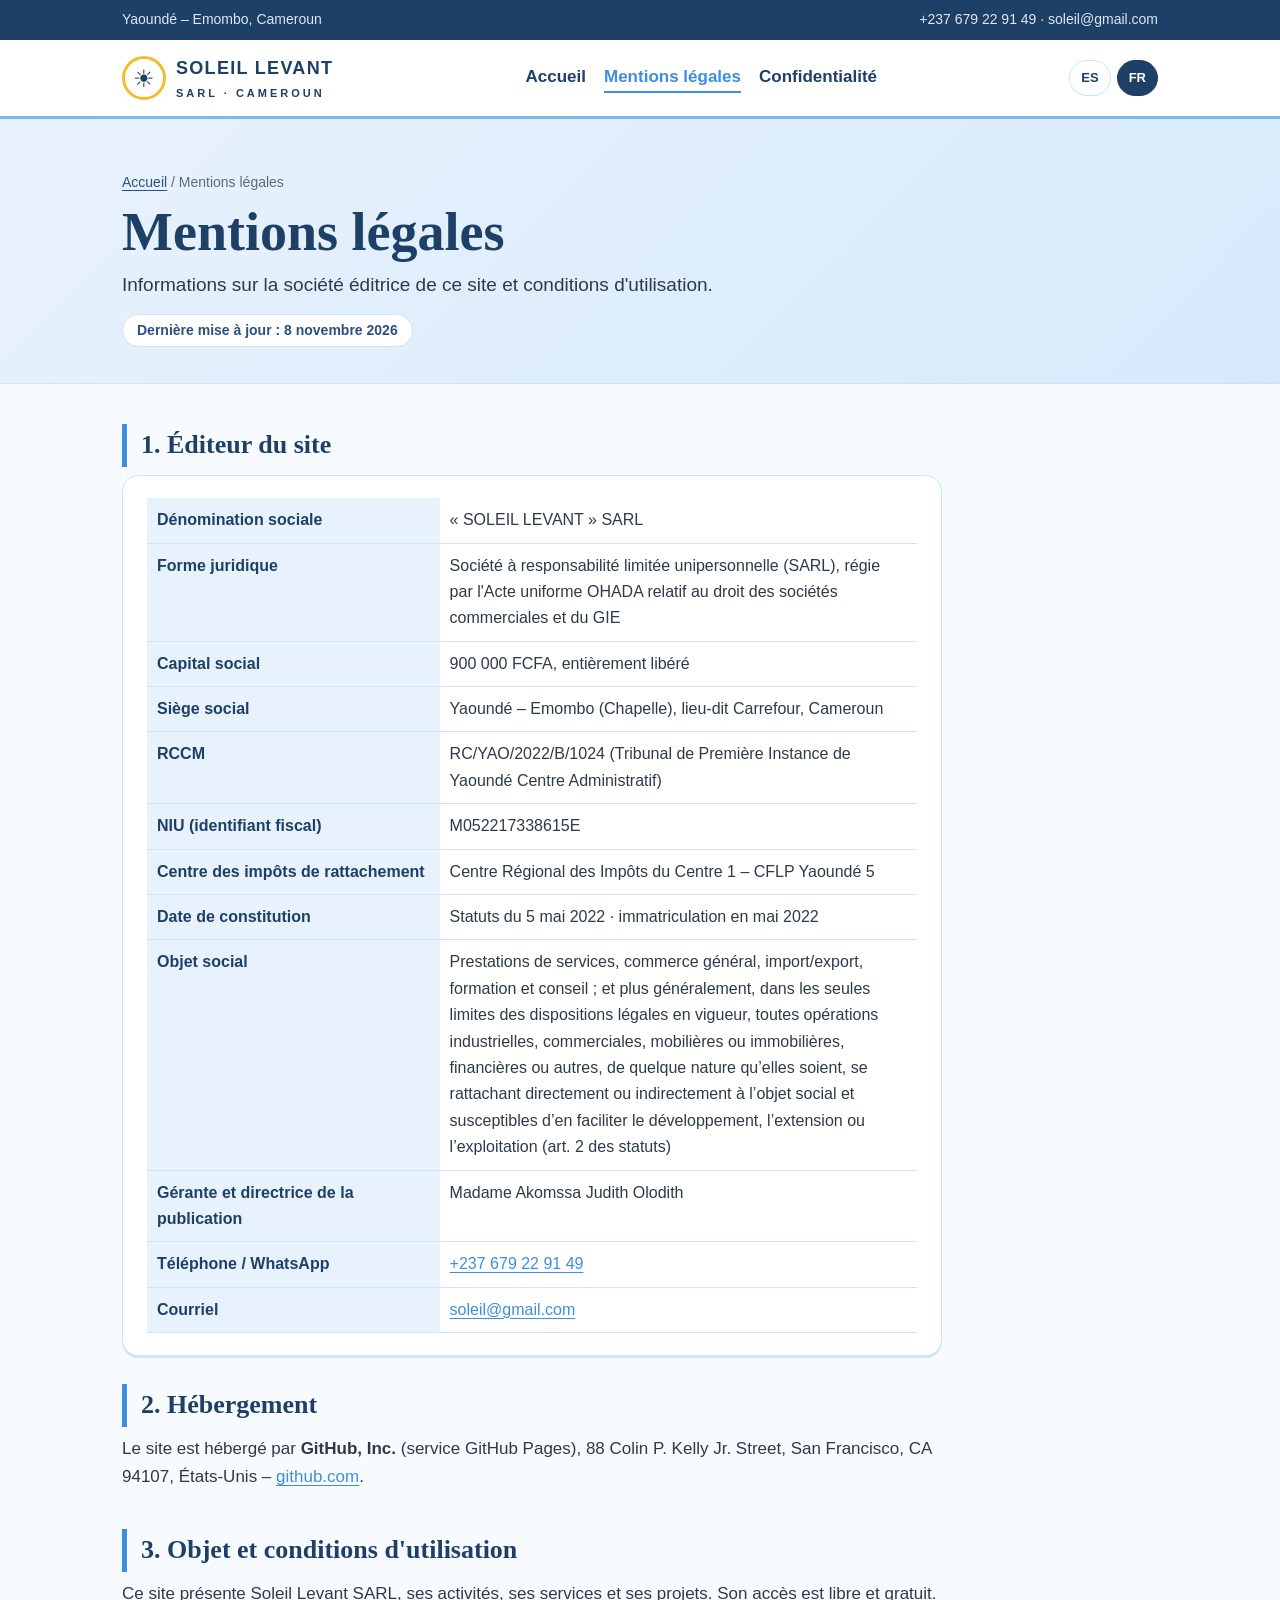
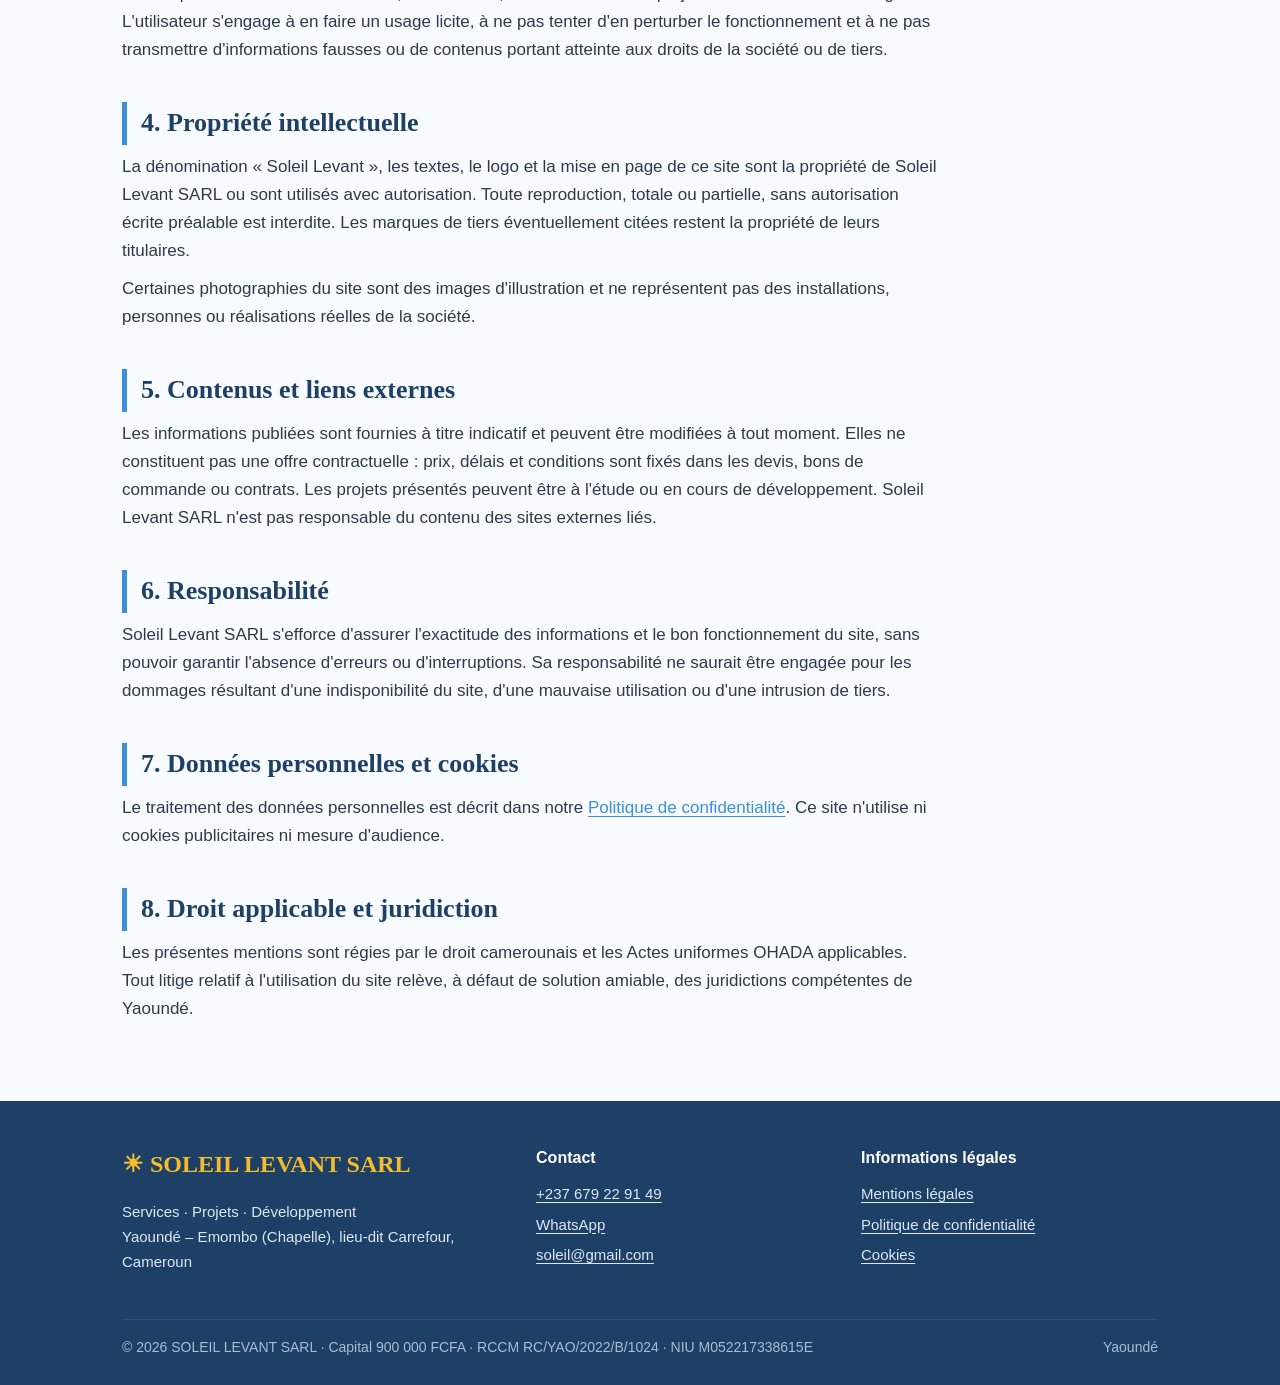
==== avis-legal.html @ 581990ed "Add files via upload" ====
<!doctype html>
<html lang="fr">
<head>
<meta charset="utf-8">
<meta name="viewport" content="width=device-width, initial-scale=1">
<meta name="referrer" content="strict-origin-when-cross-origin">
<meta name="theme-color" content="#1E3F66">
<title>Mentions légales – Soleil Levant SARL</title>
<meta name="description" content="Informations sur la société éditrice de ce site et conditions d'utilisation.">
<link rel="alternate" hreflang="fr" href="avis-legal.html"><link rel="alternate" hreflang="es" href="aviso-legal.html">
<link rel="stylesheet" href="assets/css/legal.css">
</head>
<body>
<a class="skip" href="#contenu">Aller au contenu</a>
<div class="topbar"><div class="wrap"><span>Yaoundé – Emombo, Cameroun</span><span><a href="tel:+237679229149">+237 679 22 91 49</a> · <a href="mailto:soleil@gmail.com">soleil@gmail.com</a></span></div></div>
<header class="header"><div class="wrap">
  <a class="brand" href="index.html?lang=fr"><span class="brand__sun" aria-hidden="true">☀</span><span><strong>SOLEIL LEVANT</strong><small>SARL · CAMEROUN</small></span></a>
  <nav class="nav" aria-label="Menu">
    <a href="index.html?lang=fr">Accueil</a>
    <a href="avis-legal.html" aria-current="page">Mentions légales</a>
    <a href="politique-confidentialite.html">Confidentialité</a>
  </nav>
  <nav class="langs" aria-label="Idioma / Langue"><a href="aviso-legal.html" lang="es" hreflang="es">ES</a><a href="avis-legal.html" lang="fr" hreflang="fr" aria-current="true">FR</a></nav>
</div></header>
<main id="contenu">
<section class="page-hero"><div class="wrap">
  <nav class="crumbs" aria-label="Fil d'Ariane"><a href="index.html?lang=fr">Accueil</a> / <span>Mentions légales</span></nav>
  <h1>Mentions légales</h1>
  <p>Informations sur la société éditrice de ce site et conditions d'utilisation.</p>
  <span class="updated">Dernière mise à jour : 8 novembre 2026</span>
</div></section>
<div class="wrap"><div class="prose">
<section id="s1"><h2>1. Éditeur du site</h2><div class="card"><table class="idtable"><tr><th scope="row">Dénomination sociale</th><td>« SOLEIL LEVANT » SARL</td></tr><tr><th scope="row">Forme juridique</th><td>Société à responsabilité limitée unipersonnelle (SARL), régie par l'Acte uniforme OHADA relatif au droit des sociétés commerciales et du GIE</td></tr><tr><th scope="row">Capital social</th><td>900 000 FCFA, entièrement libéré</td></tr><tr><th scope="row">Siège social</th><td>Yaoundé – Emombo (Chapelle), lieu-dit Carrefour, Cameroun</td></tr><tr><th scope="row">RCCM</th><td>RC/YAO/2022/B/1024 (Tribunal de Première Instance de Yaoundé Centre Administratif)</td></tr><tr><th scope="row">NIU (identifiant fiscal)</th><td>M052217338615E</td></tr><tr><th scope="row">Centre des impôts de rattachement</th><td>Centre Régional des Impôts du Centre 1 – CFLP Yaoundé 5</td></tr><tr><th scope="row">Date de constitution</th><td>Statuts du 5 mai 2022 · immatriculation en mai 2022</td></tr><tr><th scope="row">Objet social</th><td>Prestations de services, commerce général, import/export, formation et conseil ; et plus généralement, dans les seules limites des dispositions légales en vigueur, toutes opérations industrielles, commerciales, mobilières ou immobilières, financières ou autres, de quelque nature qu’elles soient, se rattachant directement ou indirectement à l’objet social et susceptibles d’en faciliter le développement, l’extension ou l’exploitation (art. 2 des statuts)</td></tr><tr><th scope="row">Gérante et directrice de la publication</th><td>Madame Akomssa Judith Olodith</td></tr><tr><th scope="row">Téléphone / WhatsApp</th><td><a href="tel:+237679229149">+237 679 22 91 49</a></td></tr><tr><th scope="row">Courriel</th><td><a href="mailto:soleil@gmail.com">soleil@gmail.com</a></td></tr></table></div></section>
<section id="s2"><h2>2. Hébergement</h2><p>Le site est hébergé par <strong>GitHub, Inc.</strong> (service GitHub Pages), 88 Colin P. Kelly Jr. Street, San Francisco, CA 94107, États-Unis – <a href="https://github.com" target="_blank" rel="noopener">github.com</a>.</p></section>
<section id="s3"><h2>3. Objet et conditions d'utilisation</h2><p>Ce site présente Soleil Levant SARL, ses activités, ses services et ses projets. Son accès est libre et gratuit. L'utilisateur s'engage à en faire un usage licite, à ne pas tenter d'en perturber le fonctionnement et à ne pas transmettre d'informations fausses ou de contenus portant atteinte aux droits de la société ou de tiers.</p></section>
<section id="s4"><h2>4. Propriété intellectuelle</h2><p>La dénomination « Soleil Levant », les textes, le logo et la mise en page de ce site sont la propriété de Soleil Levant SARL ou sont utilisés avec autorisation. Toute reproduction, totale ou partielle, sans autorisation écrite préalable est interdite. Les marques de tiers éventuellement citées restent la propriété de leurs titulaires.</p><p>Certaines photographies du site sont des images d'illustration et ne représentent pas des installations, personnes ou réalisations réelles de la société.</p></section>
<section id="s5"><h2>5. Contenus et liens externes</h2><p>Les informations publiées sont fournies à titre indicatif et peuvent être modifiées à tout moment. Elles ne constituent pas une offre contractuelle : prix, délais et conditions sont fixés dans les devis, bons de commande ou contrats. Les projets présentés peuvent être à l'étude ou en cours de développement. Soleil Levant SARL n'est pas responsable du contenu des sites externes liés.</p></section>
<section id="s6"><h2>6. Responsabilité</h2><p>Soleil Levant SARL s'efforce d'assurer l'exactitude des informations et le bon fonctionnement du site, sans pouvoir garantir l'absence d'erreurs ou d'interruptions. Sa responsabilité ne saurait être engagée pour les dommages résultant d'une indisponibilité du site, d'une mauvaise utilisation ou d'une intrusion de tiers.</p></section>
<section id="s7"><h2>7. Données personnelles et cookies</h2><p>Le traitement des données personnelles est décrit dans notre <a href="politique-confidentialite.html">Politique de confidentialité</a>. Ce site n'utilise ni cookies publicitaires ni mesure d'audience.</p></section>
<section id="s8"><h2>8. Droit applicable et juridiction</h2><p>Les présentes mentions sont régies par le droit camerounais et les Actes uniformes OHADA applicables. Tout litige relatif à l'utilisation du site relève, à défaut de solution amiable, des juridictions compétentes de Yaoundé.</p></section>
</div></div>
</main>
<footer class="footer"><div class="wrap">
  <div class="footer__grid">
    <div><strong class="footer__name">☀ SOLEIL LEVANT SARL</strong><p>Services · Projets · Développement<br>Yaoundé – Emombo (Chapelle), lieu-dit Carrefour, Cameroun</p></div>
    <div><h2>Contact</h2><ul><li><a href="tel:+237679229149">+237 679 22 91 49</a></li><li><a href="https://wa.me/237679229149" target="_blank" rel="noopener">WhatsApp</a></li><li><a href="mailto:soleil@gmail.com">soleil@gmail.com</a></li></ul></div>
    <div><h2>Informations légales</h2><ul><li><a href="avis-legal.html">Mentions légales</a></li><li><a href="politique-confidentialite.html">Politique de confidentialité</a></li><li><a href="politique-confidentialite.html#cookies">Cookies</a></li></ul></div>
  </div>
  <div class="footer__bottom"><span>© 2026 SOLEIL LEVANT SARL · Capital 900 000 FCFA · RCCM RC/YAO/2022/B/1024 · NIU M052217338615E</span><span>Yaoundé</span></div>
</div></footer>
<script>try{localStorage.setItem('sl-lang','fr')}catch(e){}</script>
</body>
</html>
---- assets/css/legal.css ----
/* Soleil Levant SARL – pages légales. Palette bleu/céleste inspirée de logostgn.cat */
:root{
  --ink:#1E3F66;      /* bleu nuit (bandeaux, titres) */
  --ink-2:#2A5182;
  --sky:#3E8EDE;      /* céleste vif (liens, accents) */
  --sky-2:#7FB8EC;
  --sky-tint:#E8F2FC; /* céleste très clair (fonds) */
  --sky-line:#CFE3F7;
  --body:#2F3A48;
  --muted:#5D6B7C;
  --white:#fff;
  --sun:#F2BC2C;      /* touche « soleil levant » */
  --serif:Georgia,"Times New Roman",serif;
  --sans:Arial,Helvetica,sans-serif;
}
*{box-sizing:border-box}
html{scroll-behavior:smooth}
body{margin:0;font-family:var(--sans);font-size:17px;line-height:1.65;color:var(--body);background:#F7FBFF}
a{color:var(--sky);text-underline-offset:3px}
a:hover{color:var(--ink)}
.wrap{max-width:1080px;margin:0 auto;padding:0 22px}
.skip{position:absolute;left:-999px}.skip:focus{left:12px;top:12px;background:var(--white);padding:8px 12px;z-index:99}

.topbar{background:var(--ink);color:#DCE8F5;font-size:14px}
.topbar .wrap{display:flex;justify-content:space-between;gap:14px;min-height:40px;align-items:center;flex-wrap:wrap}
.topbar a{color:#DCE8F5;text-decoration:none}.topbar a:hover{color:var(--sun)}

.header{background:var(--white);border-bottom:3px solid var(--sky-2);position:sticky;top:0;z-index:20}
.header .wrap{display:flex;align-items:center;justify-content:space-between;min-height:76px;gap:16px;flex-wrap:wrap}
.brand{display:flex;align-items:center;gap:10px;text-decoration:none;color:var(--ink)}
.brand__sun{width:44px;height:44px;border:3px solid var(--sun);border-radius:50%;display:grid;place-items:center;font-size:24px}
.brand strong{font-weight:900;font-size:18px;letter-spacing:1.3px}
.brand small{display:block;font-size:11px;letter-spacing:3px;color:var(--ink);font-weight:700}
.nav{display:flex;gap:18px;flex-wrap:wrap}
.nav a{color:var(--ink);text-decoration:none;font-weight:600}
.nav a[aria-current]{color:var(--sky);border-bottom:2px solid var(--sky)}

.page-hero{background:linear-gradient(135deg,var(--sky-tint) 0%,#D6E9FB 100%);border-bottom:1px solid var(--sky-line);padding:52px 0 36px}
.crumbs{font-size:14px;color:var(--muted)}.crumbs a{color:var(--ink-2)}
.page-hero h1{font-family:var(--serif);color:var(--ink);font-size:clamp(34px,4.4vw,54px);line-height:1.05;margin:10px 0 8px}
.page-hero p{margin:0;font-size:19px;max-width:720px}
.updated{display:inline-block;margin-top:14px;background:var(--white);border:1px solid var(--sky-line);color:var(--ink-2);border-radius:999px;padding:4px 14px;font-size:14px;font-weight:600}

.prose{max-width:820px;padding:40px 0 20px;display:grid;gap:28px}
.prose h2{font-family:var(--serif);color:var(--ink);font-size:26px;margin:0 0 8px;padding-left:14px;border-left:5px solid var(--sky)}
.prose h3{color:var(--ink-2);font-size:18px;margin:16px 0 6px}
.prose p{margin:0 0 10px}
.prose ul{margin:0 0 10px;padding-left:22px}
.card{background:var(--white);border:1px solid var(--sky-line);border-radius:16px;padding:22px 24px;box-shadow:0 2px 0 var(--sky-line)}
.idtable{width:100%;border-collapse:collapse;font-size:16px}
.idtable th,.idtable td{text-align:left;padding:9px 10px;border-bottom:1px solid var(--sky-line);vertical-align:top}
.idtable th{width:38%;color:var(--ink);background:var(--sky-tint);font-weight:700}
.note{background:var(--sky-tint);border-left:4px solid var(--sky);padding:12px 16px;border-radius:8px;font-size:15px}

.footer{background:var(--ink);color:#DCE8F5;margin-top:48px;padding:44px 0 26px;font-size:15px}
.footer__grid{display:grid;grid-template-columns:1.3fr 1fr 1fr;gap:28px}
.footer h2{font-size:16px;color:var(--white);margin:0 0 10px}
.footer strong.footer__name{font-family:var(--serif);font-size:24px;color:var(--sun);display:block;margin-bottom:6px}
.footer ul{list-style:none;margin:0;padding:0;display:grid;gap:6px}
.footer a{color:#DCE8F5}.footer a:hover{color:var(--sky-2)}
.footer__bottom{border-top:1px solid var(--ink-2);margin-top:30px;padding-top:16px;display:flex;justify-content:space-between;gap:12px;flex-wrap:wrap;color:#A9BCD3;font-size:14px}
@media (max-width:800px){.footer__grid{grid-template-columns:1fr}.idtable th{width:45%}}
@media print{.topbar,.header,.footer{display:none}body{background:#fff}}
.langs{display:flex;gap:6px}.langs a{border:1px solid var(--sky-line);border-radius:20px;padding:6px 11px;font-weight:700;font-size:13px;color:var(--ink);text-decoration:none}.langs a[aria-current]{background:var(--ink);color:#fff;border-color:var(--ink)}
.prose section{scroll-margin-top:100px}
@media (max-width:650px){.nav{gap:12px;font-size:14px}}
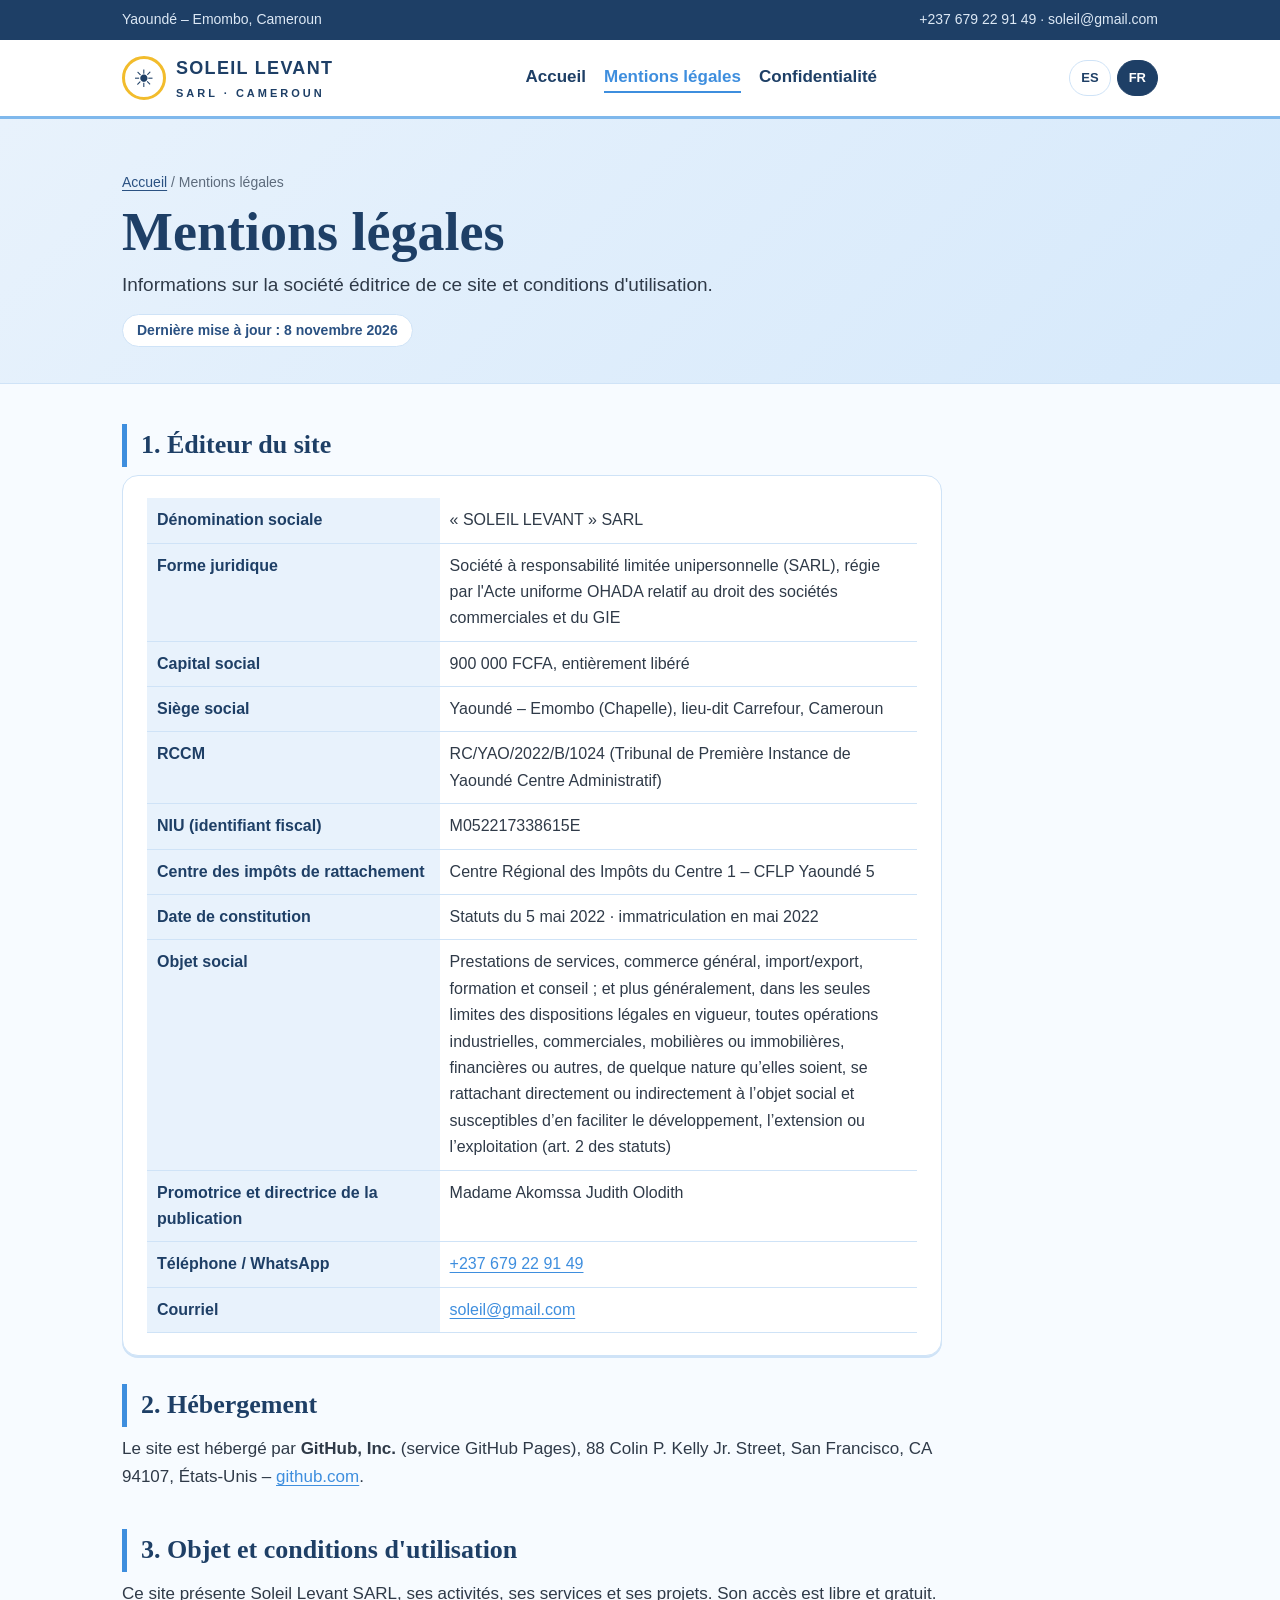
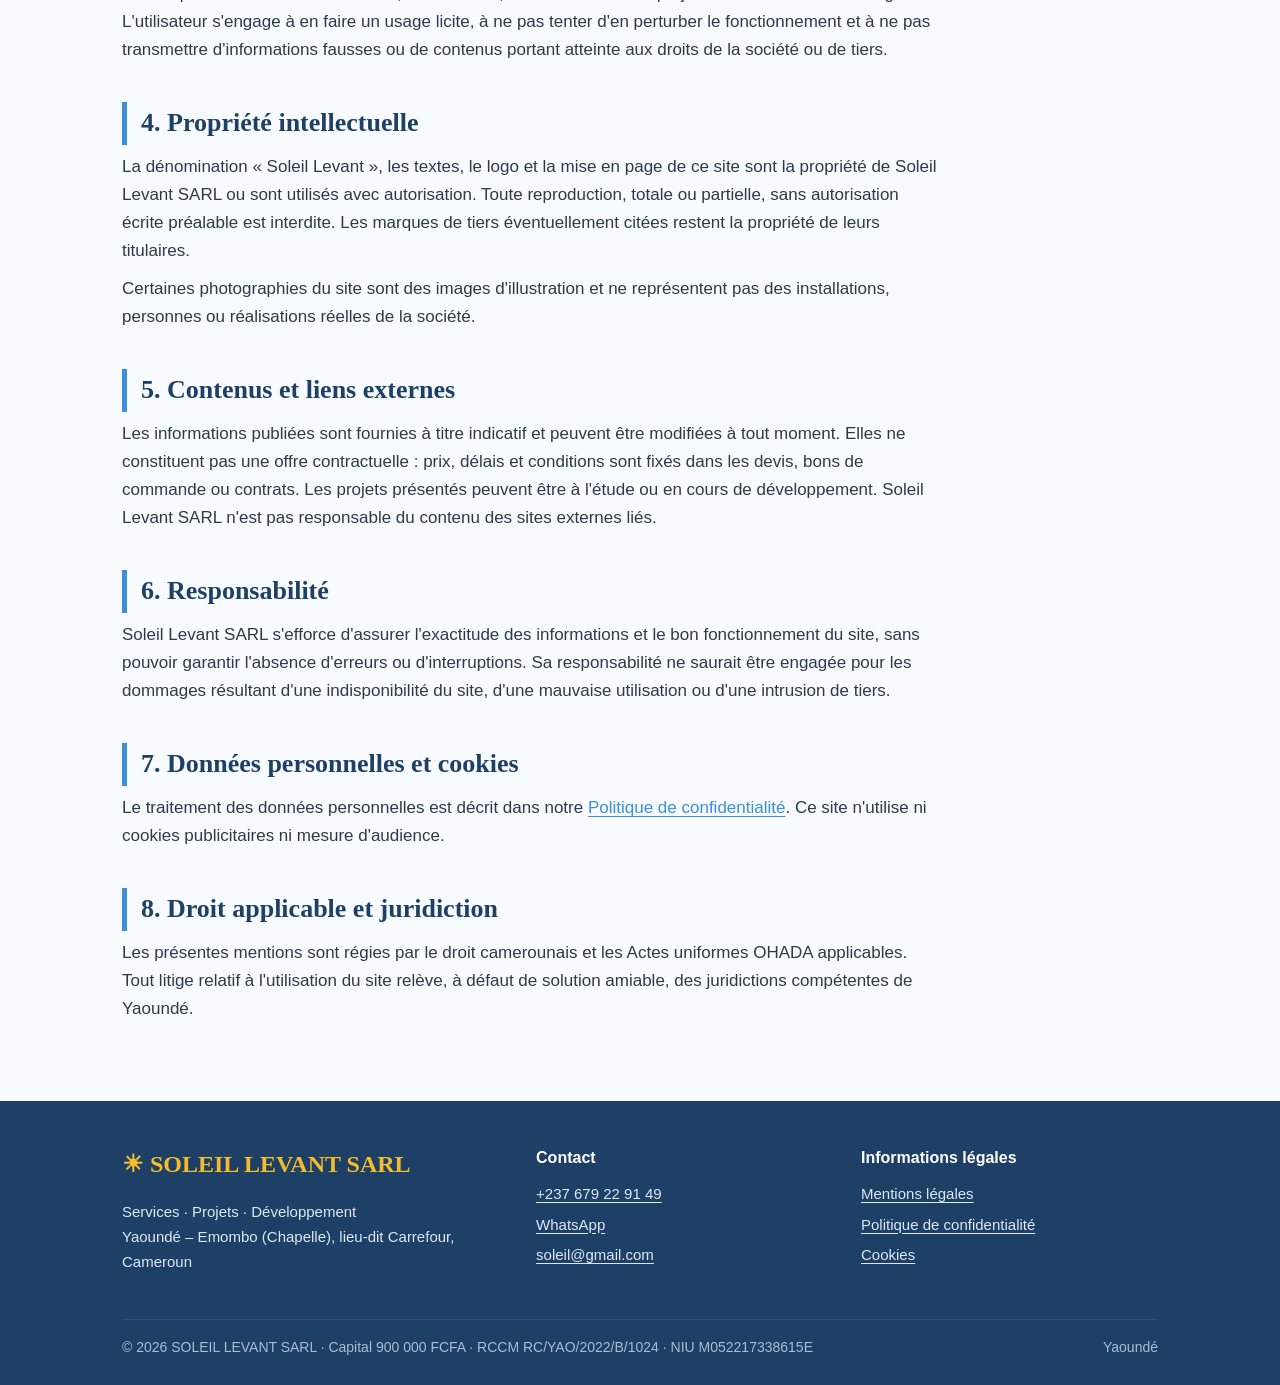
==== commit 60baa711: "Add files via upload" ====
--- a/avis-legal.html
+++ b/avis-legal.html
@@ -30,7 +30,7 @@
   <span class="updated">Dernière mise à jour : 8 novembre 2026</span>
 </div></section>
 <div class="wrap"><div class="prose">
-<section id="s1"><h2>1. Éditeur du site</h2><div class="card"><table class="idtable"><tr><th scope="row">Dénomination sociale</th><td>« SOLEIL LEVANT » SARL</td></tr><tr><th scope="row">Forme juridique</th><td>Société à responsabilité limitée unipersonnelle (SARL), régie par l'Acte uniforme OHADA relatif au droit des sociétés commerciales et du GIE</td></tr><tr><th scope="row">Capital social</th><td>900 000 FCFA, entièrement libéré</td></tr><tr><th scope="row">Siège social</th><td>Yaoundé – Emombo (Chapelle), lieu-dit Carrefour, Cameroun</td></tr><tr><th scope="row">RCCM</th><td>RC/YAO/2022/B/1024 (Tribunal de Première Instance de Yaoundé Centre Administratif)</td></tr><tr><th scope="row">NIU (identifiant fiscal)</th><td>M052217338615E</td></tr><tr><th scope="row">Centre des impôts de rattachement</th><td>Centre Régional des Impôts du Centre 1 – CFLP Yaoundé 5</td></tr><tr><th scope="row">Date de constitution</th><td>Statuts du 5 mai 2022 · immatriculation en mai 2022</td></tr><tr><th scope="row">Objet social</th><td>Prestations de services, commerce général, import/export, formation et conseil ; et plus généralement, dans les seules limites des dispositions légales en vigueur, toutes opérations industrielles, commerciales, mobilières ou immobilières, financières ou autres, de quelque nature qu’elles soient, se rattachant directement ou indirectement à l’objet social et susceptibles d’en faciliter le développement, l’extension ou l’exploitation (art. 2 des statuts)</td></tr><tr><th scope="row">Gérante et directrice de la publication</th><td>Madame Akomssa Judith Olodith</td></tr><tr><th scope="row">Téléphone / WhatsApp</th><td><a href="tel:+237679229149">+237 679 22 91 49</a></td></tr><tr><th scope="row">Courriel</th><td><a href="mailto:soleil@gmail.com">soleil@gmail.com</a></td></tr></table></div></section>
+<section id="s1"><h2>1. Éditeur du site</h2><div class="card"><table class="idtable"><tr><th scope="row">Dénomination sociale</th><td>« SOLEIL LEVANT » SARL</td></tr><tr><th scope="row">Forme juridique</th><td>Société à responsabilité limitée unipersonnelle (SARL), régie par l'Acte uniforme OHADA relatif au droit des sociétés commerciales et du GIE</td></tr><tr><th scope="row">Capital social</th><td>900 000 FCFA, entièrement libéré</td></tr><tr><th scope="row">Siège social</th><td>Yaoundé – Emombo (Chapelle), lieu-dit Carrefour, Cameroun</td></tr><tr><th scope="row">RCCM</th><td>RC/YAO/2022/B/1024 (Tribunal de Première Instance de Yaoundé Centre Administratif)</td></tr><tr><th scope="row">NIU (identifiant fiscal)</th><td>M052217338615E</td></tr><tr><th scope="row">Centre des impôts de rattachement</th><td>Centre Régional des Impôts du Centre 1 – CFLP Yaoundé 5</td></tr><tr><th scope="row">Date de constitution</th><td>Statuts du 5 mai 2022 · immatriculation en mai 2022</td></tr><tr><th scope="row">Objet social</th><td>Prestations de services, commerce général, import/export, formation et conseil ; et plus généralement, dans les seules limites des dispositions légales en vigueur, toutes opérations industrielles, commerciales, mobilières ou immobilières, financières ou autres, de quelque nature qu’elles soient, se rattachant directement ou indirectement à l’objet social et susceptibles d’en faciliter le développement, l’extension ou l’exploitation (art. 2 des statuts)</td></tr><tr><th scope="row">Promotrice et directrice de la publication</th><td>Madame Akomssa Judith Olodith</td></tr><tr><th scope="row">Téléphone / WhatsApp</th><td><a href="tel:+237679229149">+237 679 22 91 49</a></td></tr><tr><th scope="row">Courriel</th><td><a href="mailto:soleil@gmail.com">soleil@gmail.com</a></td></tr></table></div></section>
 <section id="s2"><h2>2. Hébergement</h2><p>Le site est hébergé par <strong>GitHub, Inc.</strong> (service GitHub Pages), 88 Colin P. Kelly Jr. Street, San Francisco, CA 94107, États-Unis – <a href="https://github.com" target="_blank" rel="noopener">github.com</a>.</p></section>
 <section id="s3"><h2>3. Objet et conditions d'utilisation</h2><p>Ce site présente Soleil Levant SARL, ses activités, ses services et ses projets. Son accès est libre et gratuit. L'utilisateur s'engage à en faire un usage licite, à ne pas tenter d'en perturber le fonctionnement et à ne pas transmettre d'informations fausses ou de contenus portant atteinte aux droits de la société ou de tiers.</p></section>
 <section id="s4"><h2>4. Propriété intellectuelle</h2><p>La dénomination « Soleil Levant », les textes, le logo et la mise en page de ce site sont la propriété de Soleil Levant SARL ou sont utilisés avec autorisation. Toute reproduction, totale ou partielle, sans autorisation écrite préalable est interdite. Les marques de tiers éventuellement citées restent la propriété de leurs titulaires.</p><p>Certaines photographies du site sont des images d'illustration et ne représentent pas des installations, personnes ou réalisations réelles de la société.</p></section>
